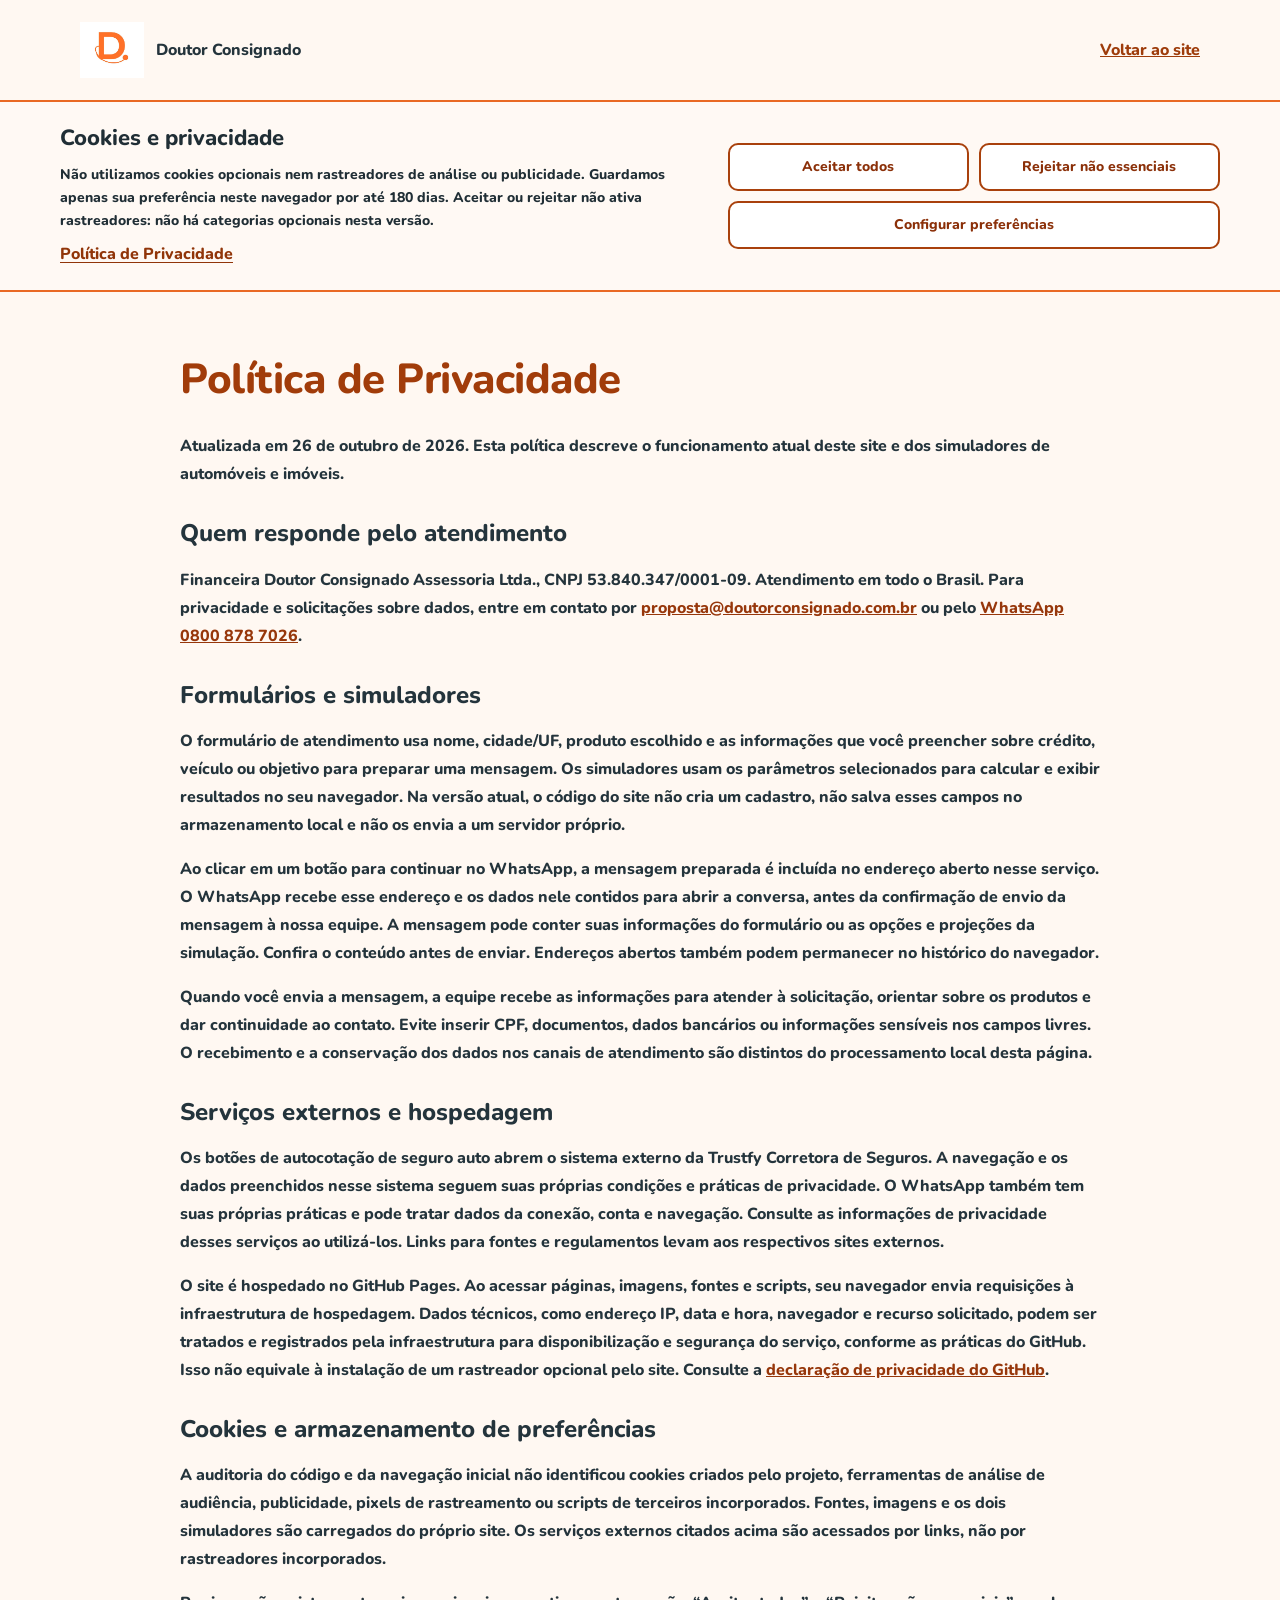
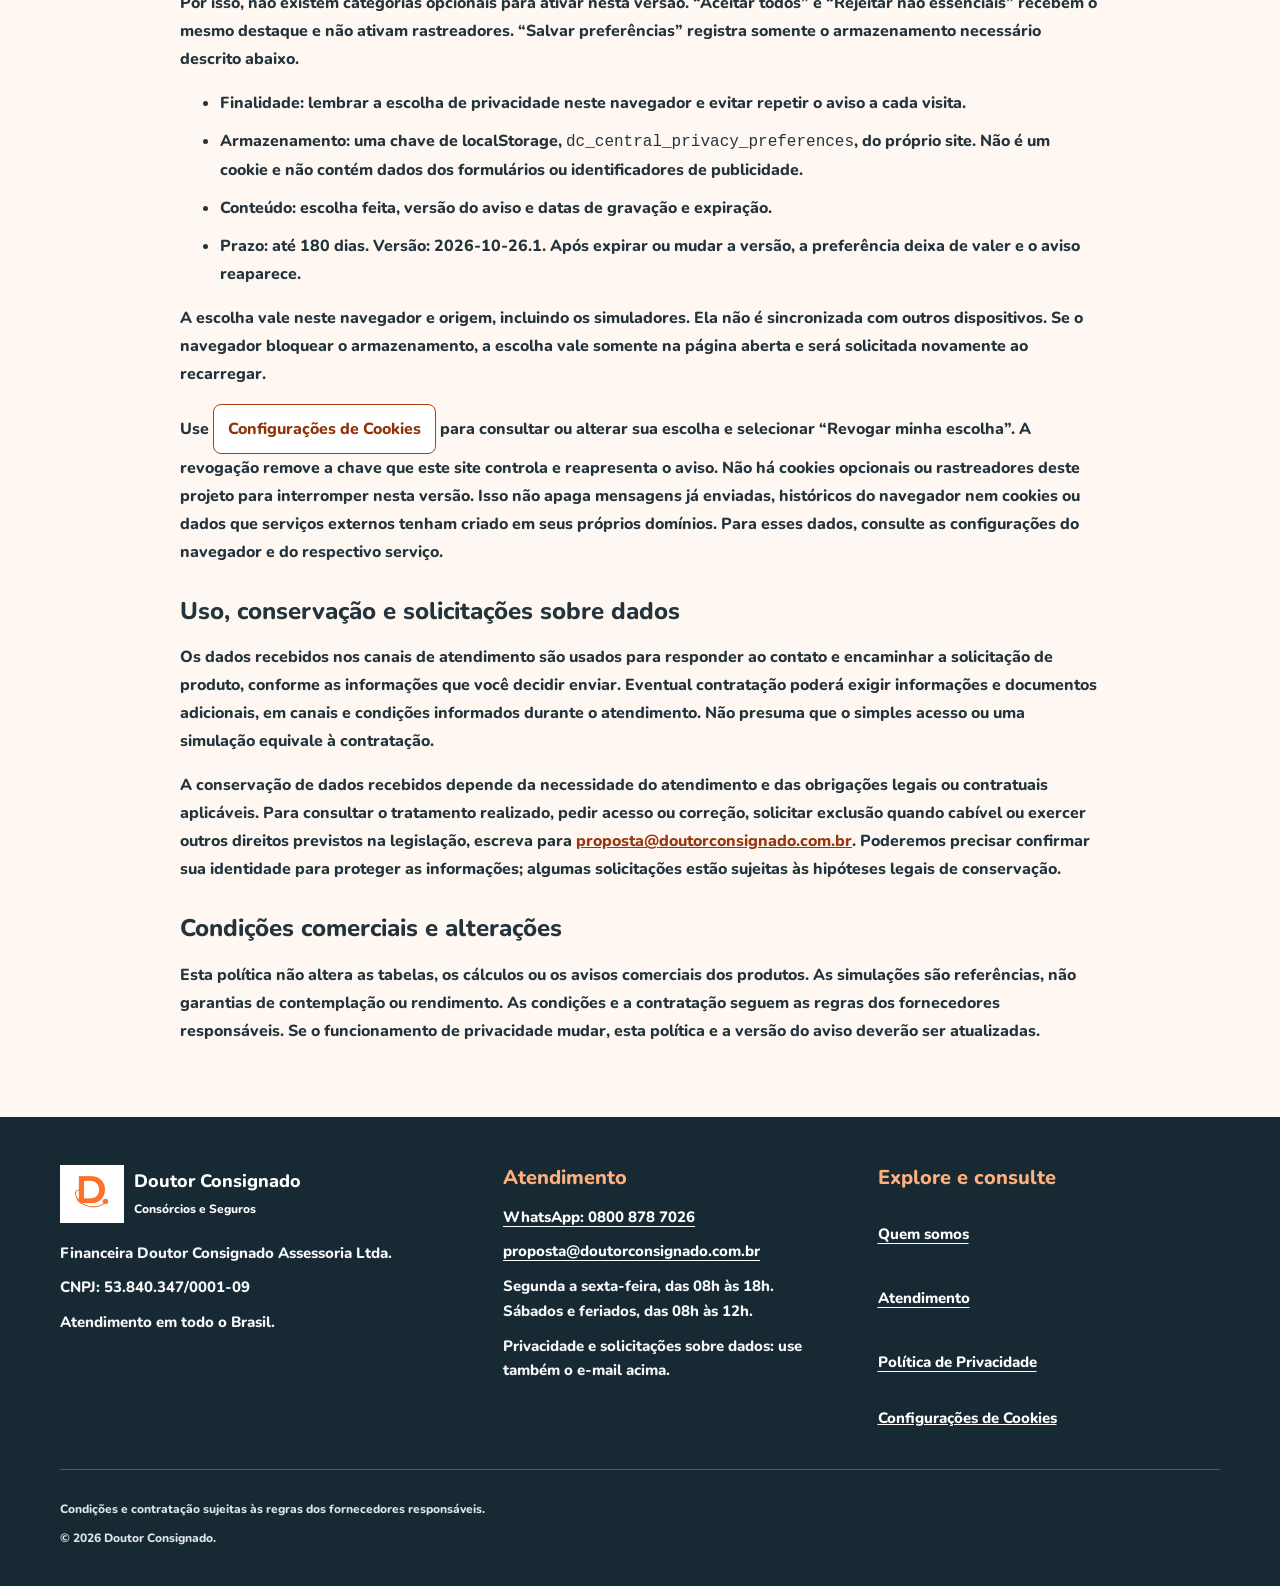
==== privacidade.html @ ba299c73 "Implementa preferências de privacidade e atualiza rodapé institucional" ====
<!doctype html><html lang="pt-BR"><head><meta charset="utf-8"><meta name="viewport" content="width=device-width,initial-scale=1"><title>Política de Privacidade | Doutor Consignado</title><link rel="stylesheet" href="privacidade.css"><script defer src="privacidade.js"></script></head><body class="policy-page"><header class="policy-header"><a class="brand" href="index.html#inicio"><img src="logo-doutor.jpeg" alt="Logo D Doutor Consignado">Doutor Consignado</a><a href="index.html">Voltar ao site</a></header><main class="policy-main"><h1>Política de Privacidade</h1><p>Atualizada em 26 de outubro de 2026. Esta política descreve o funcionamento atual deste site e dos simuladores de automóveis e imóveis.</p><h2>Quem responde pelo atendimento</h2><p>Financeira Doutor Consignado Assessoria Ltda., CNPJ 53.840.347/0001-09. Atendimento em todo o Brasil. Para privacidade e solicitações sobre dados, entre em contato por <a href="mailto:proposta@doutorconsignado.com.br">proposta@doutorconsignado.com.br</a> ou pelo <a href="https://wa.me/5508008787026" target="_blank" rel="noopener noreferrer">WhatsApp 0800 878 7026</a>.</p><h2>Formulários e simuladores</h2><p>O formulário de atendimento usa nome, cidade/UF, produto escolhido e as informações que você preencher sobre crédito, veículo ou objetivo para preparar uma mensagem. Os simuladores usam os parâmetros selecionados para calcular e exibir resultados no seu navegador. Na versão atual, o código do site não cria um cadastro, não salva esses campos no armazenamento local e não os envia a um servidor próprio.</p><p>Ao clicar em um botão para continuar no WhatsApp, a mensagem preparada é incluída no endereço aberto nesse serviço. O WhatsApp recebe esse endereço e os dados nele contidos para abrir a conversa, antes da confirmação de envio da mensagem à nossa equipe. A mensagem pode conter suas informações do formulário ou as opções e projeções da simulação. Confira o conteúdo antes de enviar. Endereços abertos também podem permanecer no histórico do navegador.</p><p>Quando você envia a mensagem, a equipe recebe as informações para atender à solicitação, orientar sobre os produtos e dar continuidade ao contato. Evite inserir CPF, documentos, dados bancários ou informações sensíveis nos campos livres. O recebimento e a conservação dos dados nos canais de atendimento são distintos do processamento local desta página.</p><h2>Serviços externos e hospedagem</h2><p>Os botões de autocotação de seguro auto abrem o sistema externo da Trustfy Corretora de Seguros. A navegação e os dados preenchidos nesse sistema seguem suas próprias condições e práticas de privacidade. O WhatsApp também tem suas próprias práticas e pode tratar dados da conexão, conta e navegação. Consulte as informações de privacidade desses serviços ao utilizá-los. Links para fontes e regulamentos levam aos respectivos sites externos.</p><p>O site é hospedado no GitHub Pages. Ao acessar páginas, imagens, fontes e scripts, seu navegador envia requisições à infraestrutura de hospedagem. Dados técnicos, como endereço IP, data e hora, navegador e recurso solicitado, podem ser tratados e registrados pela infraestrutura para disponibilização e segurança do serviço, conforme as práticas do GitHub. Isso não equivale à instalação de um rastreador opcional pelo site. Consulte a <a href="https://docs.github.com/pt/site-policy/privacy-policies/github-general-privacy-statement" target="_blank" rel="noopener noreferrer">declaração de privacidade do GitHub</a>.</p><h2>Cookies e armazenamento de preferências</h2><p>A auditoria do código e da navegação inicial não identificou cookies criados pelo projeto, ferramentas de análise de audiência, publicidade, pixels de rastreamento ou scripts de terceiros incorporados. Fontes, imagens e os dois simuladores são carregados do próprio site. Os serviços externos citados acima são acessados por links, não por rastreadores incorporados.</p><p>Por isso, não existem categorias opcionais para ativar nesta versão. “Aceitar todos” e “Rejeitar não essenciais” recebem o mesmo destaque e não ativam rastreadores. “Salvar preferências” registra somente o armazenamento necessário descrito abaixo.</p><ul><li><strong>Finalidade:</strong> lembrar a escolha de privacidade neste navegador e evitar repetir o aviso a cada visita.</li><li><strong>Armazenamento:</strong> uma chave de localStorage, <code>dc_central_privacy_preferences</code>, do próprio site. Não é um cookie e não contém dados dos formulários ou identificadores de publicidade.</li><li><strong>Conteúdo:</strong> escolha feita, versão do aviso e datas de gravação e expiração.</li><li><strong>Prazo:</strong> até 180 dias. Versão: 2026-10-26.1. Após expirar ou mudar a versão, a preferência deixa de valer e o aviso reaparece.</li></ul><p>A escolha vale neste navegador e origem, incluindo os simuladores. Ela não é sincronizada com outros dispositivos. Se o navegador bloquear o armazenamento, a escolha vale somente na página aberta e será solicitada novamente ao recarregar.</p><p>Use <button type="button" data-cookie-settings>Configurações de Cookies</button> para consultar ou alterar sua escolha e selecionar “Revogar minha escolha”. A revogação remove a chave que este site controla e reapresenta o aviso. Não há cookies opcionais ou rastreadores deste projeto para interromper nesta versão. Isso não apaga mensagens já enviadas, históricos do navegador nem cookies ou dados que serviços externos tenham criado em seus próprios domínios. Para esses dados, consulte as configurações do navegador e do respectivo serviço.</p><h2>Uso, conservação e solicitações sobre dados</h2><p>Os dados recebidos nos canais de atendimento são usados para responder ao contato e encaminhar a solicitação de produto, conforme as informações que você decidir enviar. Eventual contratação poderá exigir informações e documentos adicionais, em canais e condições informados durante o atendimento. Não presuma que o simples acesso ou uma simulação equivale à contratação.</p><p>A conservação de dados recebidos depende da necessidade do atendimento e das obrigações legais ou contratuais aplicáveis. Para consultar o tratamento realizado, pedir acesso ou correção, solicitar exclusão quando cabível ou exercer outros direitos previstos na legislação, escreva para <a href="mailto:proposta@doutorconsignado.com.br">proposta@doutorconsignado.com.br</a>. Poderemos precisar confirmar sua identidade para proteger as informações; algumas solicitações estão sujeitas às hipóteses legais de conservação.</p><h2>Condições comerciais e alterações</h2><p>Esta política não altera as tabelas, os cálculos ou os avisos comerciais dos produtos. As simulações são referências, não garantias de contemplação ou rendimento. As condições e a contratação seguem as regras dos fornecedores responsáveis. Se o funcionamento de privacidade mudar, esta política e a versão do aviso deverão ser atualizadas.</p></main><footer class="dc-site-footer"><div class="dc-footer-grid"><div><a class="brand" href="index.html#inicio"><span class="logo-original"><img src="logo-doutor.jpeg" alt="Logo D Doutor Consignado"></span><span>Doutor Consignado<small>Consórcios e Seguros</small></span></a><p>Financeira Doutor Consignado Assessoria Ltda.</p><p>CNPJ: 53.840.347/0001-09</p><p>Atendimento em todo o Brasil.</p></div><div><h2>Atendimento</h2><p><a href="https://wa.me/5508008787026" target="_blank" rel="noopener noreferrer">WhatsApp: 0800 878 7026</a></p><p><a href="mailto:proposta@doutorconsignado.com.br">proposta@doutorconsignado.com.br</a></p><p>Segunda a sexta-feira, das 08h às 18h.<br> Sábados e feriados, das 08h às 12h.</p><p>Privacidade e solicitações sobre dados: use também o e-mail acima.</p></div><div><h2>Explore e consulte</h2><nav aria-label="Links do rodapé"><a href="index.html#quem-somos">Quem somos</a><a href="index.html#cotacao">Atendimento</a><a id="privacy-footer" href="privacidade.html">Política de Privacidade</a><button type="button" data-cookie-settings>Configurações de Cookies</button></nav></div></div><div class="dc-footer-legal"><p>Condições e contratação sujeitas às regras dos fornecedores responsáveis.</p><p>© <span id="year" data-current-year></span> Doutor Consignado.</p></div></footer></body></html>
---- privacidade.css ----
@font-face{font-family:DCPrivacyNunito;src:url('nunito.ttf') format('truetype');font-display:swap}
.dc-site-footer{display:block;background:#172a33;color:#f5f7f8;padding:48px max(20px,calc((100% - 1160px)/2)) 28px;font:15px/1.65 DCPrivacyNunito,'Segoe UI',sans-serif}
.dc-footer-grid{display:grid;grid-template-columns:1.2fr 1fr 1fr;gap:32px}
.dc-site-footer h2{font:700 20px/1.3 DCPrivacyNunito,'Segoe UI',sans-serif;letter-spacing:0;color:#ffb07d;margin:0 0 14px}
.dc-site-footer p{margin:10px 0;max-width:100%;overflow-wrap:anywhere}
.dc-site-footer .brand{display:flex;align-items:center;gap:10px;text-decoration:none;font-size:18px;letter-spacing:0;margin-bottom:18px}
.dc-site-footer .brand small{display:block;font-size:12px;margin-top:4px}
.dc-site-footer .logo-original{display:block;width:64px;height:58px;background:white;flex-shrink:0}
.dc-site-footer .logo-original img{display:block;position:static;width:100%;height:100%;object-fit:contain;max-width:100%}
.dc-site-footer a{color:#fff;text-underline-offset:4px;overflow-wrap:anywhere}
.dc-site-footer nav{display:grid;gap:4px;font-size:15px}
.dc-site-footer nav a,.dc-site-footer button{display:flex;align-items:center;min-height:44px;padding:8px 0;color:#fff;text-align:left;font:inherit;background:none;border:0;text-decoration:underline;cursor:pointer;white-space:normal}
.dc-site-footer nav a:after{display:none}
.dc-site-footer a:focus-visible,.dc-site-footer button:focus-visible{outline:3px solid #ffb07d;outline-offset:3px}
.dc-footer-legal{border-top:1px solid #46606b;padding-top:20px;margin-top:28px;font-size:12px;color:#dce5e9}
.dc-cookie-banner,.dc-cookie-dialog,.privacy-tools,.policy-page{font-family:DCPrivacyNunito,'Segoe UI',Arial,sans-serif;box-sizing:border-box}
.dc-cookie-banner{position:relative;background:#fff9f4;color:#202e35;border-block:2px solid #e96924;padding:22px 20px}
.dc-cookie-inner{max-width:1160px;margin:auto;display:grid;grid-template-columns:1.3fr 1fr;gap:28px;align-items:center}
.dc-cookie-banner h2{font:700 22px/1.3 DCPrivacyNunito,'Segoe UI',sans-serif;margin:0 0 10px;letter-spacing:0}
.dc-cookie-banner p{font-size:14px;line-height:1.65;margin:0 0 8px}
.dc-cookie-banner a,.dc-cookie-dialog a{color:#913509;text-decoration:underline;text-underline-offset:3px}
.dc-cookie-actions,.dc-cookie-dialog-actions{display:grid;grid-template-columns:1fr 1fr;gap:10px}
.dc-cookie-banner button,.dc-cookie-dialog button{box-sizing:border-box;min-height:48px;width:100%;border:2px solid #a9410c;border-radius:10px;background:#fff;color:#8b3009;padding:12px 14px;font:700 14px/1.4 DCPrivacyNunito,'Segoe UI',sans-serif;cursor:pointer;text-align:center;white-space:normal}
.dc-cookie-banner button:hover,.dc-cookie-dialog button:hover{background:#ffeadb}
.dc-cookie-banner button:focus-visible,.dc-cookie-dialog :focus-visible{outline:3px solid #bb480b;outline-offset:3px}
.dc-cookie-actions .dc-cookie-configure{grid-column:1/-1}
.dc-cookie-dialog{width:min(620px,calc(100% - 32px));max-width:620px;max-height:calc(100dvh - 32px);overflow-y:auto;border:1px solid #e6c5ae;border-radius:18px;padding:28px;color:#202e35;background:#fff;font-size:15px;line-height:1.65}
.dc-cookie-dialog::backdrop{background:#13242dc2}
.dc-cookie-dialog h2{font:700 25px/1.25 DCPrivacyNunito,'Segoe UI',sans-serif;letter-spacing:0;margin:0 0 18px}
.dc-cookie-dialog h3{font:700 18px/1.35 DCPrivacyNunito,'Segoe UI',sans-serif;letter-spacing:0;margin:0 0 8px}
.dc-cookie-category{padding:18px;border:1px solid #efd3bf;background:#fff5ee;border-radius:12px}
.dc-cookie-dialog button:disabled{opacity:.55;cursor:default}
.dc-cookie-feedback:empty{display:none}
.dc-cookie-feedback{padding:12px;border-left:3px solid #d85c19;background:#fff2e9}
.dc-privacy-live{position:absolute;width:1px;height:1px;padding:0;margin:-1px;overflow:hidden;clip-path:inset(50%);white-space:nowrap}
.privacy-tools{display:flex;flex-wrap:wrap;align-items:center;justify-content:center;gap:12px 24px;padding:24px 20px;color:#22343e;font-size:14px}
.privacy-tools button{font:inherit;background:white;color:inherit;border:1px solid #ac4a14;border-radius:8px;padding:10px 14px;min-height:44px;cursor:pointer}
.privacy-tools a{text-decoration:underline;min-height:44px;display:flex;align-items:center}
body[data-privacy-embedded] .privacy-tools{display:none}
.policy-page{margin:0;color:#24343c;background:#fff8f2;font-size:16px;line-height:1.75}
.policy-header{max-width:1120px;margin:auto;padding:22px 24px;display:flex;align-items:center;justify-content:space-between;gap:20px}
.policy-header a{color:#9e3c0b;text-decoration:underline;min-height:44px;display:inline-flex;align-items:center}
.policy-header .brand{display:flex;align-items:center;gap:12px;font-weight:700;color:#24343c;text-decoration:none}
.policy-header img{width:64px;height:56px;object-fit:contain}
.policy-main{max-width:920px;margin:auto;padding:36px 24px 56px}
.policy-main h1{font-size:clamp(30px,5vw,42px);line-height:1.15;letter-spacing:-.5px;color:#a13c0a}
.policy-main h2{font-size:24px;line-height:1.3;margin:30px 0 12px}
.policy-main a{color:#97370b;overflow-wrap:anywhere}
.policy-main li{margin-bottom:10px}
.policy-main p{overflow-wrap:anywhere}
.policy-main table{width:100%;border-collapse:collapse;font-size:14px}
.policy-main td,.policy-main th{padding:12px;text-align:left;border:1px solid #d9c5b5;vertical-align:top;overflow-wrap:anywhere}
.policy-main th{background:#ffeadb}
@media(max-width:850px){.dc-footer-grid{grid-template-columns:1fr;gap:28px}.dc-site-footer{padding:36px 20px 24px}.dc-cookie-inner{grid-template-columns:1fr;gap:18px}.dc-cookie-banner{padding:20px}.dc-cookie-dialog{padding:22px 18px}.policy-header{padding:16px 20px;flex-wrap:wrap}.policy-main{padding:24px 20px 40px}.policy-main table{font-size:13px}.policy-main td,.policy-main th{padding:9px}}
@media(max-width:380px){.dc-cookie-actions,.dc-cookie-dialog-actions{grid-template-columns:1fr}.dc-cookie-actions .dc-cookie-configure{grid-column:auto}}
[hidden]{display:none!important}
.policy-main button{min-height:44px;padding:10px 14px;border:1px solid #a9410c;border-radius:8px;background:#fff;color:#913509;font:inherit;cursor:pointer}
.policy-main button:focus-visible{outline:3px solid #bb480b;outline-offset:3px}
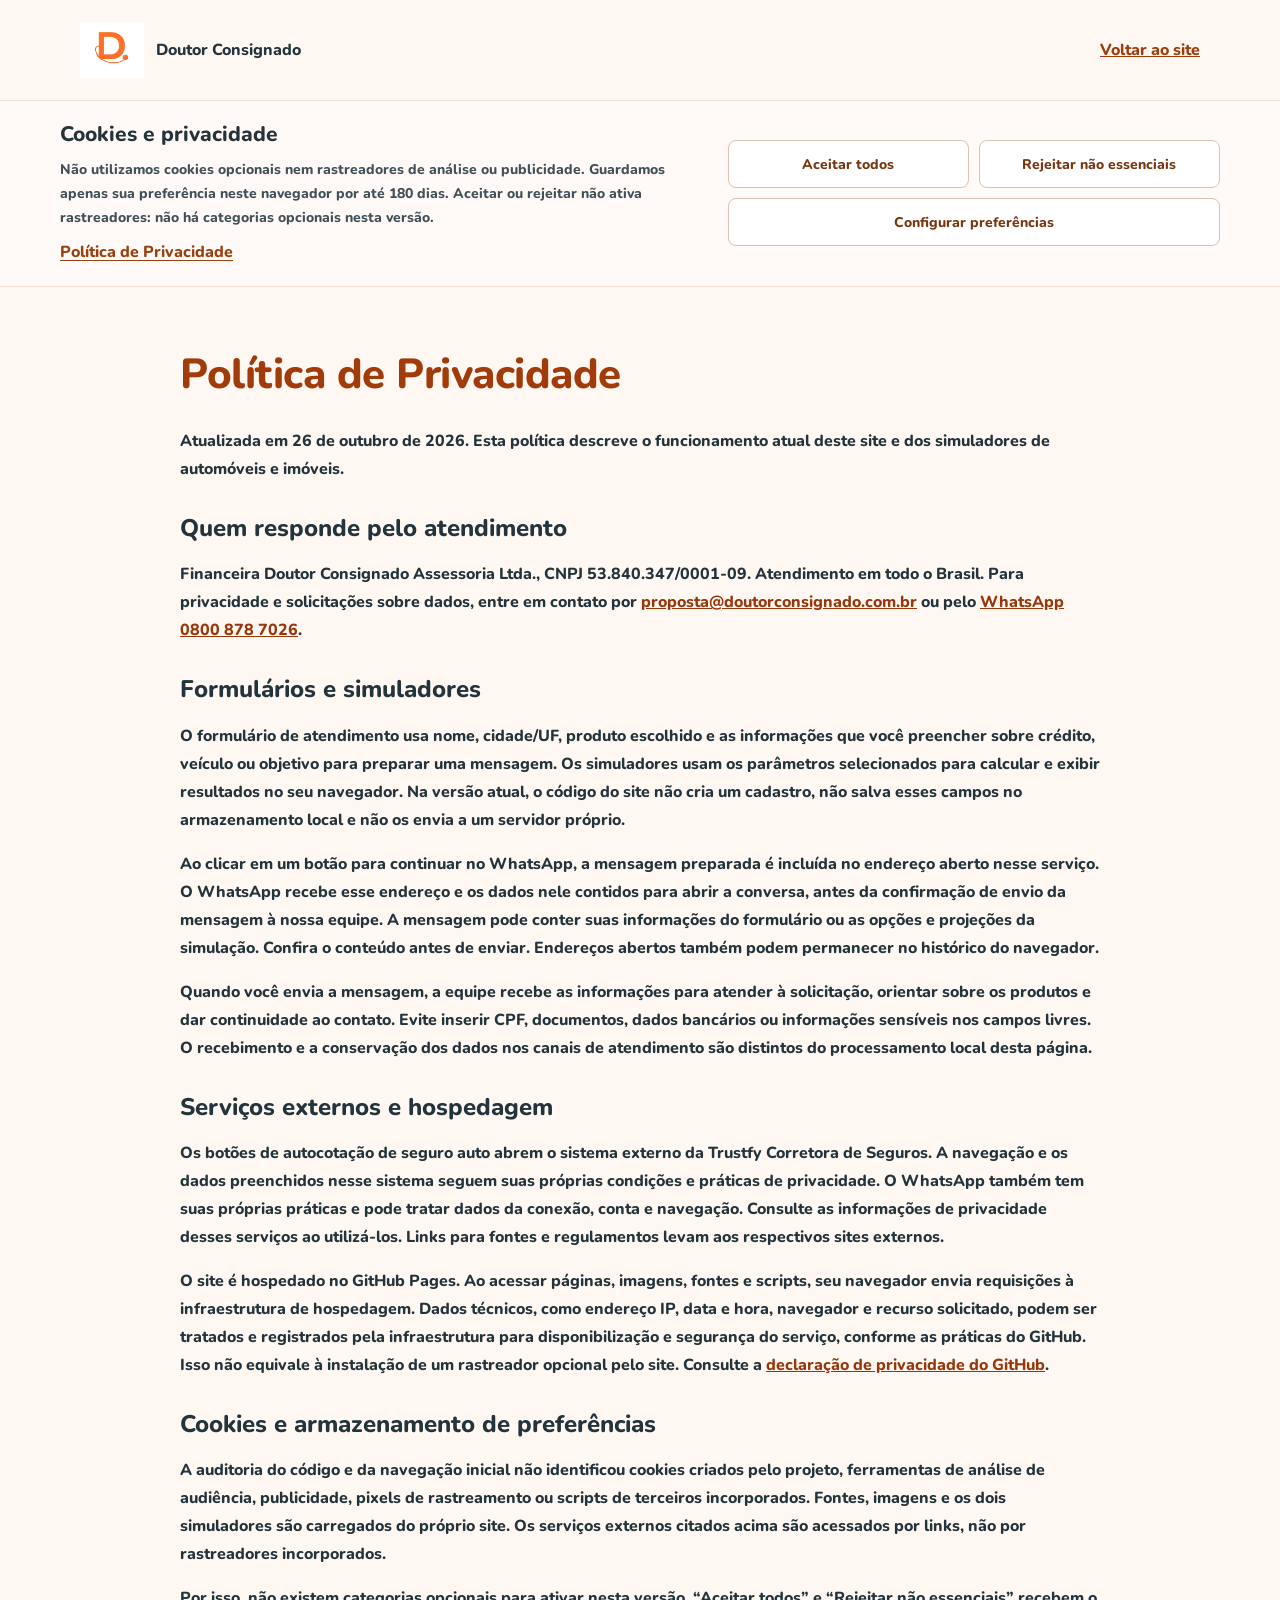
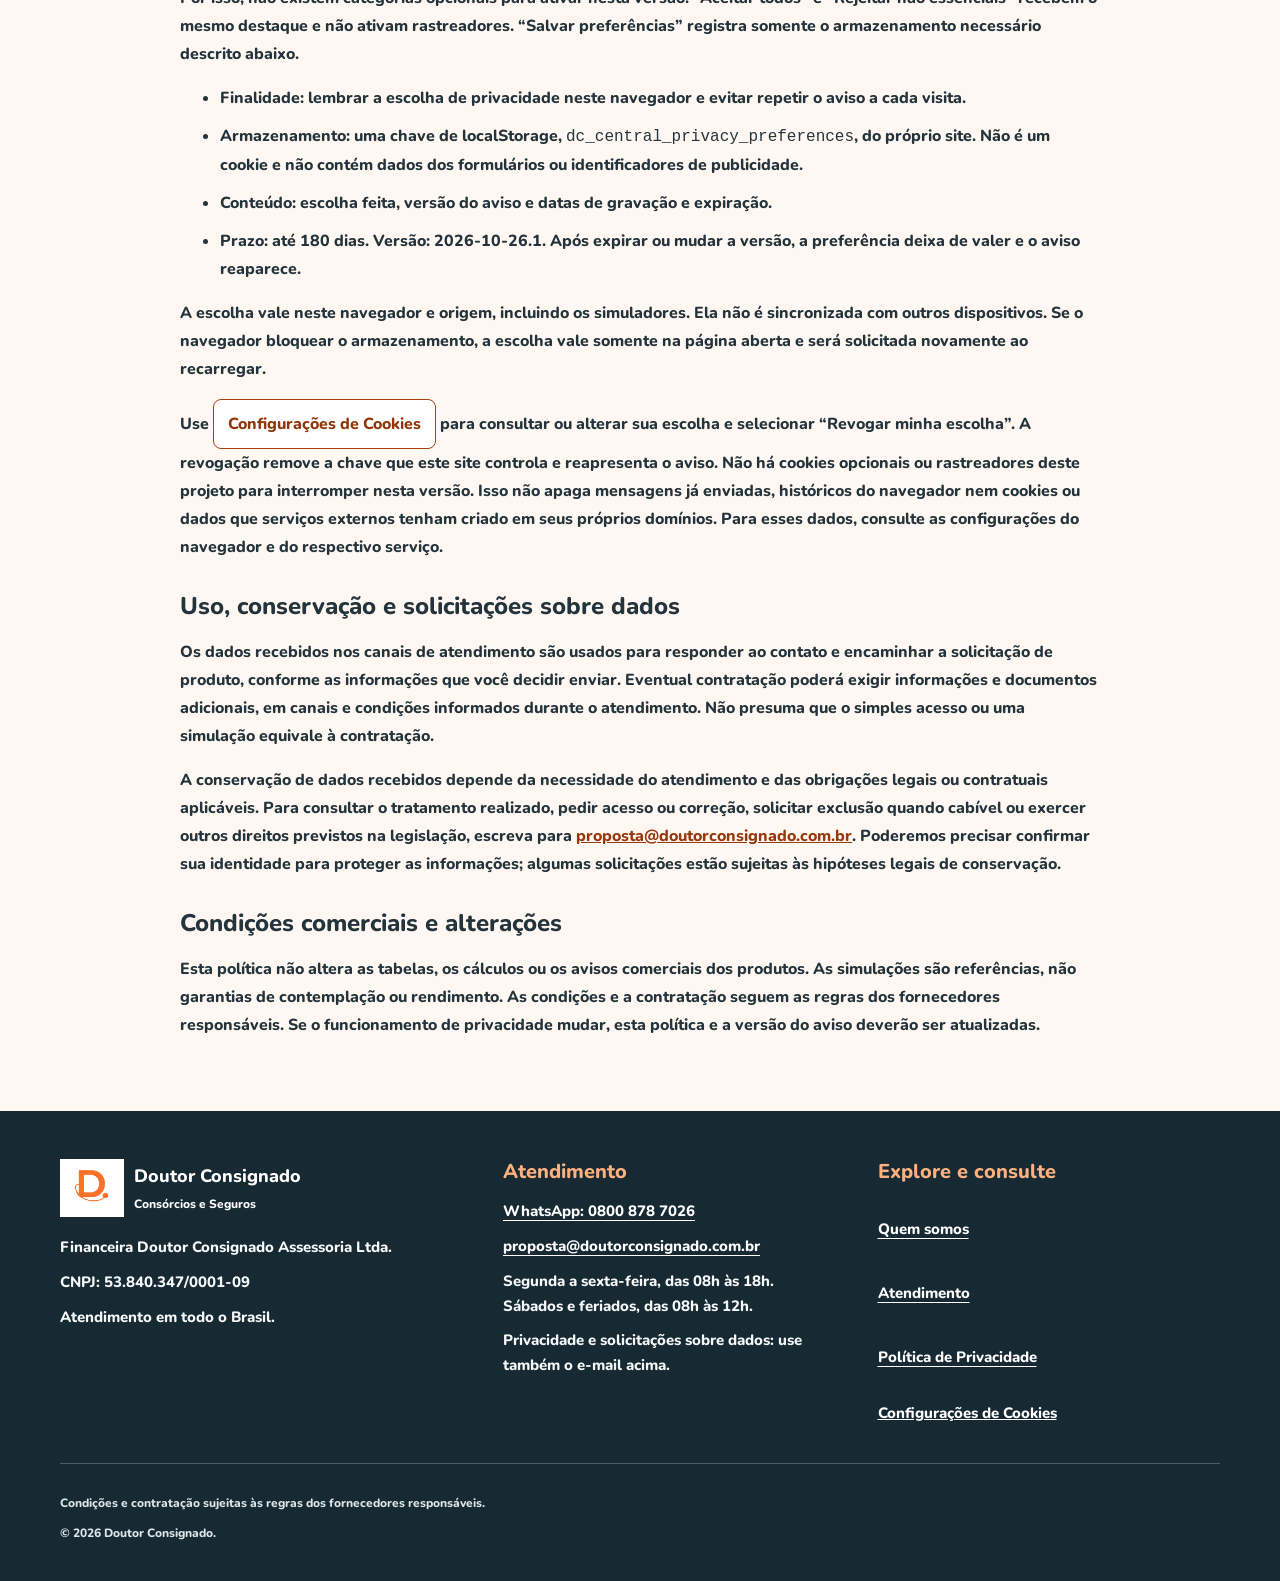
==== commit a65c1815: "Adiciona favicon com símbolo original da Doutor Consignado" ====
--- a/privacidade.html
+++ b/privacidade.html
@@ -1 +1 @@
-<!doctype html><html lang="pt-BR"><head><meta charset="utf-8"><meta name="viewport" content="width=device-width,initial-scale=1"><title>Política de Privacidade | Doutor Consignado</title><link rel="stylesheet" href="privacidade.css"><script defer src="privacidade.js"></script></head><body class="policy-page"><header class="policy-header"><a class="brand" href="index.html#inicio"><img src="logo-doutor.jpeg" alt="Logo D Doutor Consignado">Doutor Consignado</a><a href="index.html">Voltar ao site</a></header><main class="policy-main"><h1>Política de Privacidade</h1><p>Atualizada em 26 de outubro de 2026. Esta política descreve o funcionamento atual deste site e dos simuladores de automóveis e imóveis.</p><h2>Quem responde pelo atendimento</h2><p>Financeira Doutor Consignado Assessoria Ltda., CNPJ 53.840.347/0001-09. Atendimento em todo o Brasil. Para privacidade e solicitações sobre dados, entre em contato por <a href="mailto:proposta@doutorconsignado.com.br">proposta@doutorconsignado.com.br</a> ou pelo <a href="https://wa.me/5508008787026" target="_blank" rel="noopener noreferrer">WhatsApp 0800 878 7026</a>.</p><h2>Formulários e simuladores</h2><p>O formulário de atendimento usa nome, cidade/UF, produto escolhido e as informações que você preencher sobre crédito, veículo ou objetivo para preparar uma mensagem. Os simuladores usam os parâmetros selecionados para calcular e exibir resultados no seu navegador. Na versão atual, o código do site não cria um cadastro, não salva esses campos no armazenamento local e não os envia a um servidor próprio.</p><p>Ao clicar em um botão para continuar no WhatsApp, a mensagem preparada é incluída no endereço aberto nesse serviço. O WhatsApp recebe esse endereço e os dados nele contidos para abrir a conversa, antes da confirmação de envio da mensagem à nossa equipe. A mensagem pode conter suas informações do formulário ou as opções e projeções da simulação. Confira o conteúdo antes de enviar. Endereços abertos também podem permanecer no histórico do navegador.</p><p>Quando você envia a mensagem, a equipe recebe as informações para atender à solicitação, orientar sobre os produtos e dar continuidade ao contato. Evite inserir CPF, documentos, dados bancários ou informações sensíveis nos campos livres. O recebimento e a conservação dos dados nos canais de atendimento são distintos do processamento local desta página.</p><h2>Serviços externos e hospedagem</h2><p>Os botões de autocotação de seguro auto abrem o sistema externo da Trustfy Corretora de Seguros. A navegação e os dados preenchidos nesse sistema seguem suas próprias condições e práticas de privacidade. O WhatsApp também tem suas próprias práticas e pode tratar dados da conexão, conta e navegação. Consulte as informações de privacidade desses serviços ao utilizá-los. Links para fontes e regulamentos levam aos respectivos sites externos.</p><p>O site é hospedado no GitHub Pages. Ao acessar páginas, imagens, fontes e scripts, seu navegador envia requisições à infraestrutura de hospedagem. Dados técnicos, como endereço IP, data e hora, navegador e recurso solicitado, podem ser tratados e registrados pela infraestrutura para disponibilização e segurança do serviço, conforme as práticas do GitHub. Isso não equivale à instalação de um rastreador opcional pelo site. Consulte a <a href="https://docs.github.com/pt/site-policy/privacy-policies/github-general-privacy-statement" target="_blank" rel="noopener noreferrer">declaração de privacidade do GitHub</a>.</p><h2>Cookies e armazenamento de preferências</h2><p>A auditoria do código e da navegação inicial não identificou cookies criados pelo projeto, ferramentas de análise de audiência, publicidade, pixels de rastreamento ou scripts de terceiros incorporados. Fontes, imagens e os dois simuladores são carregados do próprio site. Os serviços externos citados acima são acessados por links, não por rastreadores incorporados.</p><p>Por isso, não existem categorias opcionais para ativar nesta versão. “Aceitar todos” e “Rejeitar não essenciais” recebem o mesmo destaque e não ativam rastreadores. “Salvar preferências” registra somente o armazenamento necessário descrito abaixo.</p><ul><li><strong>Finalidade:</strong> lembrar a escolha de privacidade neste navegador e evitar repetir o aviso a cada visita.</li><li><strong>Armazenamento:</strong> uma chave de localStorage, <code>dc_central_privacy_preferences</code>, do próprio site. Não é um cookie e não contém dados dos formulários ou identificadores de publicidade.</li><li><strong>Conteúdo:</strong> escolha feita, versão do aviso e datas de gravação e expiração.</li><li><strong>Prazo:</strong> até 180 dias. Versão: 2026-10-26.1. Após expirar ou mudar a versão, a preferência deixa de valer e o aviso reaparece.</li></ul><p>A escolha vale neste navegador e origem, incluindo os simuladores. Ela não é sincronizada com outros dispositivos. Se o navegador bloquear o armazenamento, a escolha vale somente na página aberta e será solicitada novamente ao recarregar.</p><p>Use <button type="button" data-cookie-settings>Configurações de Cookies</button> para consultar ou alterar sua escolha e selecionar “Revogar minha escolha”. A revogação remove a chave que este site controla e reapresenta o aviso. Não há cookies opcionais ou rastreadores deste projeto para interromper nesta versão. Isso não apaga mensagens já enviadas, históricos do navegador nem cookies ou dados que serviços externos tenham criado em seus próprios domínios. Para esses dados, consulte as configurações do navegador e do respectivo serviço.</p><h2>Uso, conservação e solicitações sobre dados</h2><p>Os dados recebidos nos canais de atendimento são usados para responder ao contato e encaminhar a solicitação de produto, conforme as informações que você decidir enviar. Eventual contratação poderá exigir informações e documentos adicionais, em canais e condições informados durante o atendimento. Não presuma que o simples acesso ou uma simulação equivale à contratação.</p><p>A conservação de dados recebidos depende da necessidade do atendimento e das obrigações legais ou contratuais aplicáveis. Para consultar o tratamento realizado, pedir acesso ou correção, solicitar exclusão quando cabível ou exercer outros direitos previstos na legislação, escreva para <a href="mailto:proposta@doutorconsignado.com.br">proposta@doutorconsignado.com.br</a>. Poderemos precisar confirmar sua identidade para proteger as informações; algumas solicitações estão sujeitas às hipóteses legais de conservação.</p><h2>Condições comerciais e alterações</h2><p>Esta política não altera as tabelas, os cálculos ou os avisos comerciais dos produtos. As simulações são referências, não garantias de contemplação ou rendimento. As condições e a contratação seguem as regras dos fornecedores responsáveis. Se o funcionamento de privacidade mudar, esta política e a versão do aviso deverão ser atualizadas.</p></main><footer class="dc-site-footer"><div class="dc-footer-grid"><div><a class="brand" href="index.html#inicio"><span class="logo-original"><img src="logo-doutor.jpeg" alt="Logo D Doutor Consignado"></span><span>Doutor Consignado<small>Consórcios e Seguros</small></span></a><p>Financeira Doutor Consignado Assessoria Ltda.</p><p>CNPJ: 53.840.347/0001-09</p><p>Atendimento em todo o Brasil.</p></div><div><h2>Atendimento</h2><p><a href="https://wa.me/5508008787026" target="_blank" rel="noopener noreferrer">WhatsApp: 0800 878 7026</a></p><p><a href="mailto:proposta@doutorconsignado.com.br">proposta@doutorconsignado.com.br</a></p><p>Segunda a sexta-feira, das 08h às 18h.<br> Sábados e feriados, das 08h às 12h.</p><p>Privacidade e solicitações sobre dados: use também o e-mail acima.</p></div><div><h2>Explore e consulte</h2><nav aria-label="Links do rodapé"><a href="index.html#quem-somos">Quem somos</a><a href="index.html#cotacao">Atendimento</a><a id="privacy-footer" href="privacidade.html">Política de Privacidade</a><button type="button" data-cookie-settings>Configurações de Cookies</button></nav></div></div><div class="dc-footer-legal"><p>Condições e contratação sujeitas às regras dos fornecedores responsáveis.</p><p>© <span id="year" data-current-year></span> Doutor Consignado.</p></div></footer></body></html>+<!doctype html><html lang="pt-BR"><head><meta charset="utf-8"><meta name="viewport" content="width=device-width,initial-scale=1"><title>Política de Privacidade | Doutor Consignado</title><link rel="stylesheet" href="privacidade.css"><script defer src="privacidade.js"></script><link rel="icon" href="favicon.ico?v=1" sizes="16x16 32x32 48x48"><link rel="icon" type="image/png" sizes="32x32" href="favicon-32.png?v=1"><link rel="icon" type="image/png" sizes="192x192" href="favicon-192.png?v=1"></head><body class="policy-page"><header class="policy-header"><a class="brand" href="index.html#inicio"><img src="logo-doutor.jpeg" alt="Logo D Doutor Consignado">Doutor Consignado</a><a href="index.html">Voltar ao site</a></header><main class="policy-main"><h1>Política de Privacidade</h1><p>Atualizada em 26 de outubro de 2026. Esta política descreve o funcionamento atual deste site e dos simuladores de automóveis e imóveis.</p><h2>Quem responde pelo atendimento</h2><p>Financeira Doutor Consignado Assessoria Ltda., CNPJ 53.840.347/0001-09. Atendimento em todo o Brasil. Para privacidade e solicitações sobre dados, entre em contato por <a href="mailto:proposta@doutorconsignado.com.br">proposta@doutorconsignado.com.br</a> ou pelo <a href="https://wa.me/5508008787026" target="_blank" rel="noopener noreferrer">WhatsApp 0800 878 7026</a>.</p><h2>Formulários e simuladores</h2><p>O formulário de atendimento usa nome, cidade/UF, produto escolhido e as informações que você preencher sobre crédito, veículo ou objetivo para preparar uma mensagem. Os simuladores usam os parâmetros selecionados para calcular e exibir resultados no seu navegador. Na versão atual, o código do site não cria um cadastro, não salva esses campos no armazenamento local e não os envia a um servidor próprio.</p><p>Ao clicar em um botão para continuar no WhatsApp, a mensagem preparada é incluída no endereço aberto nesse serviço. O WhatsApp recebe esse endereço e os dados nele contidos para abrir a conversa, antes da confirmação de envio da mensagem à nossa equipe. A mensagem pode conter suas informações do formulário ou as opções e projeções da simulação. Confira o conteúdo antes de enviar. Endereços abertos também podem permanecer no histórico do navegador.</p><p>Quando você envia a mensagem, a equipe recebe as informações para atender à solicitação, orientar sobre os produtos e dar continuidade ao contato. Evite inserir CPF, documentos, dados bancários ou informações sensíveis nos campos livres. O recebimento e a conservação dos dados nos canais de atendimento são distintos do processamento local desta página.</p><h2>Serviços externos e hospedagem</h2><p>Os botões de autocotação de seguro auto abrem o sistema externo da Trustfy Corretora de Seguros. A navegação e os dados preenchidos nesse sistema seguem suas próprias condições e práticas de privacidade. O WhatsApp também tem suas próprias práticas e pode tratar dados da conexão, conta e navegação. Consulte as informações de privacidade desses serviços ao utilizá-los. Links para fontes e regulamentos levam aos respectivos sites externos.</p><p>O site é hospedado no GitHub Pages. Ao acessar páginas, imagens, fontes e scripts, seu navegador envia requisições à infraestrutura de hospedagem. Dados técnicos, como endereço IP, data e hora, navegador e recurso solicitado, podem ser tratados e registrados pela infraestrutura para disponibilização e segurança do serviço, conforme as práticas do GitHub. Isso não equivale à instalação de um rastreador opcional pelo site. Consulte a <a href="https://docs.github.com/pt/site-policy/privacy-policies/github-general-privacy-statement" target="_blank" rel="noopener noreferrer">declaração de privacidade do GitHub</a>.</p><h2>Cookies e armazenamento de preferências</h2><p>A auditoria do código e da navegação inicial não identificou cookies criados pelo projeto, ferramentas de análise de audiência, publicidade, pixels de rastreamento ou scripts de terceiros incorporados. Fontes, imagens e os dois simuladores são carregados do próprio site. Os serviços externos citados acima são acessados por links, não por rastreadores incorporados.</p><p>Por isso, não existem categorias opcionais para ativar nesta versão. “Aceitar todos” e “Rejeitar não essenciais” recebem o mesmo destaque e não ativam rastreadores. “Salvar preferências” registra somente o armazenamento necessário descrito abaixo.</p><ul><li><strong>Finalidade:</strong> lembrar a escolha de privacidade neste navegador e evitar repetir o aviso a cada visita.</li><li><strong>Armazenamento:</strong> uma chave de localStorage, <code>dc_central_privacy_preferences</code>, do próprio site. Não é um cookie e não contém dados dos formulários ou identificadores de publicidade.</li><li><strong>Conteúdo:</strong> escolha feita, versão do aviso e datas de gravação e expiração.</li><li><strong>Prazo:</strong> até 180 dias. Versão: 2026-10-26.1. Após expirar ou mudar a versão, a preferência deixa de valer e o aviso reaparece.</li></ul><p>A escolha vale neste navegador e origem, incluindo os simuladores. Ela não é sincronizada com outros dispositivos. Se o navegador bloquear o armazenamento, a escolha vale somente na página aberta e será solicitada novamente ao recarregar.</p><p>Use <button type="button" data-cookie-settings>Configurações de Cookies</button> para consultar ou alterar sua escolha e selecionar “Revogar minha escolha”. A revogação remove a chave que este site controla e reapresenta o aviso. Não há cookies opcionais ou rastreadores deste projeto para interromper nesta versão. Isso não apaga mensagens já enviadas, históricos do navegador nem cookies ou dados que serviços externos tenham criado em seus próprios domínios. Para esses dados, consulte as configurações do navegador e do respectivo serviço.</p><h2>Uso, conservação e solicitações sobre dados</h2><p>Os dados recebidos nos canais de atendimento são usados para responder ao contato e encaminhar a solicitação de produto, conforme as informações que você decidir enviar. Eventual contratação poderá exigir informações e documentos adicionais, em canais e condições informados durante o atendimento. Não presuma que o simples acesso ou uma simulação equivale à contratação.</p><p>A conservação de dados recebidos depende da necessidade do atendimento e das obrigações legais ou contratuais aplicáveis. Para consultar o tratamento realizado, pedir acesso ou correção, solicitar exclusão quando cabível ou exercer outros direitos previstos na legislação, escreva para <a href="mailto:proposta@doutorconsignado.com.br">proposta@doutorconsignado.com.br</a>. Poderemos precisar confirmar sua identidade para proteger as informações; algumas solicitações estão sujeitas às hipóteses legais de conservação.</p><h2>Condições comerciais e alterações</h2><p>Esta política não altera as tabelas, os cálculos ou os avisos comerciais dos produtos. As simulações são referências, não garantias de contemplação ou rendimento. As condições e a contratação seguem as regras dos fornecedores responsáveis. Se o funcionamento de privacidade mudar, esta política e a versão do aviso deverão ser atualizadas.</p></main><footer class="dc-site-footer"><div class="dc-footer-grid"><div><a class="brand" href="index.html#inicio"><span class="logo-original"><img src="logo-doutor.jpeg" alt="Logo D Doutor Consignado"></span><span>Doutor Consignado<small>Consórcios e Seguros</small></span></a><p>Financeira Doutor Consignado Assessoria Ltda.</p><p>CNPJ: 53.840.347/0001-09</p><p>Atendimento em todo o Brasil.</p></div><div><h2>Atendimento</h2><p><a href="https://wa.me/5508008787026" target="_blank" rel="noopener noreferrer">WhatsApp: 0800 878 7026</a></p><p><a href="mailto:proposta@doutorconsignado.com.br">proposta@doutorconsignado.com.br</a></p><p>Segunda a sexta-feira, das 08h às 18h.<br> Sábados e feriados, das 08h às 12h.</p><p>Privacidade e solicitações sobre dados: use também o e-mail acima.</p></div><div><h2>Explore e consulte</h2><nav aria-label="Links do rodapé"><a href="index.html#quem-somos">Quem somos</a><a href="index.html#cotacao">Atendimento</a><a id="privacy-footer" href="privacidade.html">Política de Privacidade</a><button type="button" data-cookie-settings>Configurações de Cookies</button></nav></div></div><div class="dc-footer-legal"><p>Condições e contratação sujeitas às regras dos fornecedores responsáveis.</p><p>© <span id="year" data-current-year></span> Doutor Consignado.</p></div></footer></body></html>
--- a/privacidade.css
+++ b/privacidade.css
@@ -14,20 +14,20 @@
 .dc-site-footer a:focus-visible,.dc-site-footer button:focus-visible{outline:3px solid #ffb07d;outline-offset:3px}
 .dc-footer-legal{border-top:1px solid #46606b;padding-top:20px;margin-top:28px;font-size:12px;color:#dce5e9}
 .dc-cookie-banner,.dc-cookie-dialog,.privacy-tools,.policy-page{font-family:DCPrivacyNunito,'Segoe UI',Arial,sans-serif;box-sizing:border-box}
-.dc-cookie-banner{position:relative;background:#fff9f4;color:#202e35;border-block:2px solid #e96924;padding:22px 20px}
+.dc-cookie-banner{position:relative;background:#fffaf7;color:#26343a;border-block:1px solid #f1dfd3;padding:20px}
 .dc-cookie-inner{max-width:1160px;margin:auto;display:grid;grid-template-columns:1.3fr 1fr;gap:28px;align-items:center}
-.dc-cookie-banner h2{font:700 22px/1.3 DCPrivacyNunito,'Segoe UI',sans-serif;margin:0 0 10px;letter-spacing:0}
-.dc-cookie-banner p{font-size:14px;line-height:1.65;margin:0 0 8px}
-.dc-cookie-banner a,.dc-cookie-dialog a{color:#913509;text-decoration:underline;text-underline-offset:3px}
+.dc-cookie-banner h2{font:600 21px/1.3 DCPrivacyNunito,'Segoe UI',sans-serif;margin:0 0 10px;letter-spacing:0}
+.dc-cookie-banner p{font-size:14px;font-weight:400;color:#435058;line-height:1.7;margin:0 0 8px}
+.dc-cookie-banner a,.dc-cookie-dialog a{color:#99400f;font-weight:400;text-decoration:underline;text-underline-offset:3px}
 .dc-cookie-actions,.dc-cookie-dialog-actions{display:grid;grid-template-columns:1fr 1fr;gap:10px}
-.dc-cookie-banner button,.dc-cookie-dialog button{box-sizing:border-box;min-height:48px;width:100%;border:2px solid #a9410c;border-radius:10px;background:#fff;color:#8b3009;padding:12px 14px;font:700 14px/1.4 DCPrivacyNunito,'Segoe UI',sans-serif;cursor:pointer;text-align:center;white-space:normal}
+.dc-cookie-banner button,.dc-cookie-dialog button{box-sizing:border-box;min-height:48px;width:100%;border:1px solid #ddc0ad;border-radius:8px;background:#fff;color:#783612;padding:12px 14px;font:400 14px/1.4 DCPrivacyNunito,'Segoe UI',sans-serif;cursor:pointer;text-align:center;white-space:normal}
 .dc-cookie-banner button:hover,.dc-cookie-dialog button:hover{background:#ffeadb}
 .dc-cookie-banner button:focus-visible,.dc-cookie-dialog :focus-visible{outline:3px solid #bb480b;outline-offset:3px}
 .dc-cookie-actions .dc-cookie-configure{grid-column:1/-1}
 .dc-cookie-dialog{width:min(620px,calc(100% - 32px));max-width:620px;max-height:calc(100dvh - 32px);overflow-y:auto;border:1px solid #e6c5ae;border-radius:18px;padding:28px;color:#202e35;background:#fff;font-size:15px;line-height:1.65}
 .dc-cookie-dialog::backdrop{background:#13242dc2}
-.dc-cookie-dialog h2{font:700 25px/1.25 DCPrivacyNunito,'Segoe UI',sans-serif;letter-spacing:0;margin:0 0 18px}
-.dc-cookie-dialog h3{font:700 18px/1.35 DCPrivacyNunito,'Segoe UI',sans-serif;letter-spacing:0;margin:0 0 8px}
+.dc-cookie-dialog h2{font:600 25px/1.25 DCPrivacyNunito,'Segoe UI',sans-serif;letter-spacing:0;margin:0 0 18px}
+.dc-cookie-dialog h3{font:600 18px/1.35 DCPrivacyNunito,'Segoe UI',sans-serif;letter-spacing:0;margin:0 0 8px}
 .dc-cookie-category{padding:18px;border:1px solid #efd3bf;background:#fff5ee;border-radius:12px}
 .dc-cookie-dialog button:disabled{opacity:.55;cursor:default}
 .dc-cookie-feedback:empty{display:none}
